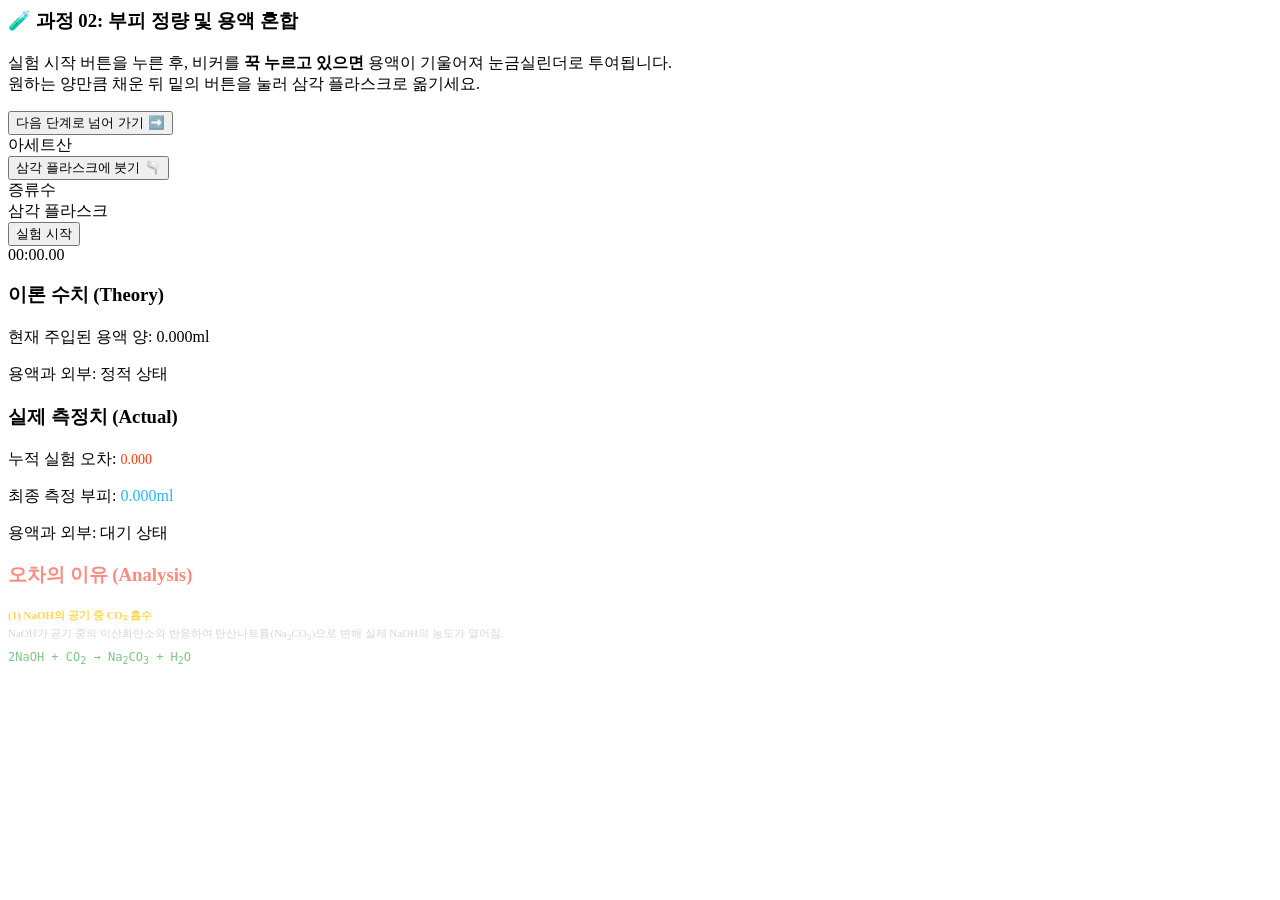
==== 3.html @ 58ca1a04 "Create 3.html" ====
<html lang="ko">
<head>
    <meta charset="UTF-8">
    <meta name="viewport" content="width=device-width, initial-scale=1.0">
    <title>정밀 부피법 정량 실습 - 결과</title>
    <link rel="stylesheet" href="3.css">
</head>
<body>

    <div class="workspace">
        <div id="experiment-header">
            <div class="info-panel">
                <h3>🧪 과정 02: 부피 정량 및 용액 혼합</h3>
                <p>실험 시작 버튼을 누른 후, 비커를 <b>꾹 누르고 있으면</b> 용액이 기울어져 눈금실린더로 투여됩니다.<br>원하는 양만큼 채운 뒤 밑의 버튼을 눌러 삼각 플라스크로 옮기세요.</p>
            </div>
            <button id="nextStepBtn" class="next-btn">
                다음 단계로 넘어 가기 ➡️
            </button>
        </div>
        
        <div class="experiment-zone">
            <div class="beaker" id="beakerAcetic">
                <div class="beaker-liquid"></div>
                <div class="beaker-label">아세트산</div>
            </div>

            <div class="cylinder-set">
                <div class="cylinder" id="cylinder">
                    <div class="cylinder-glass">
                        <div class="cylinder-liquid" id="cylinderLiquid"></div>
                        <div class="cylinder-marks">
                            <div class="c-mark m20"></div>
                            <div class="c-mark m30"></div>
                        </div>
                    </div>
                    <div class="cylinder-base"></div>
                </div>
                <button class="pour-flask-btn" id="pourFlaskBtn">삼각 플라스크에 붓기 🫗</button>
            </div>

            <div class="beaker" id="beakerWater">
                <div class="beaker-liquid"></div>
                <div class="beaker-label">증류수</div>
            </div>

            <div class="flask" id="flask">
                <div class="flask-glass">
                    <div class="flask-liquid" id="flaskLiquid"></div>
                </div>
                <div class="flask-label">삼각 플라스크</div>
            </div>
        </div>
        
        <div class="side-panel">
            <div class="panel-section timer-section">
                <button class="start-btn" id="startBtn">실험 시작</button>
                <div class="timer-display" id="timerDisplay">00:00.00</div>
            </div>

            <div class="panel-section">
                <h3>이론 수치 (Theory)</h3>
                <div class="data-display-box">
                    <p>현재 주입된 용액 양: <span class="theory-display" id="theoryVol">0.000ml</span></p>
                    <p>용액과 외부: <span class="status-static" id="theoryStatus">정적 상태</span></p>
                </div>
            </div>

            <div class="panel-section">
                <h3>실제 측정치 (Actual)</h3>
                <div class="data-display-box">
                    <p>누적 실험 오차: <span class="actual-display" id="errorVal" style="color:#ff3d00; font-size:14px;">0.000</span></p>
                    <p>최종 측정 부피: <span class="actual-display" id="actualVol" style="color:#29b6f6;">0.000ml</span></p>
                    <p>용액과 외부: <span class="status-dynamic" id="statusField">대기 상태</span></p>
                </div>
            </div>

            <div class="panel-section" style="border-color: #ff3d00;">
                <h3 style="color: #ff8a80;">오차의 이유 (Analysis)</h3>
                <div style="font-size: 11px; line-height: 1.6; color: #cfd8dc; display: flex; flex-direction: column; gap: 10px;">
                    <div>
                        <b style="color: #ffd54f;">(1) NaOH의 공기 중 CO₂ 흡수</b><br>
                        NaOH가 공기 중의 이산화탄소와 반응하여 탄산나트륨(Na<sub>2</sub>CO<sub>3</sub>)으로 변해 실제 NaOH의 농도가 옅어짐.<br>
                        <span style="color: #81c784; font-family: monospace; display:block; margin-top:4px; font-size:12px;">
                            2NaOH + CO<sub>2</sub> &rarr; Na<sub>2</sub>CO<sub>3</sub> + H<sub>2</sub>O
                        </span>
                    </div>
                </div>
            </div>
        </div>
    </div>

    <script src="3.js"></script>
</body>
</html>
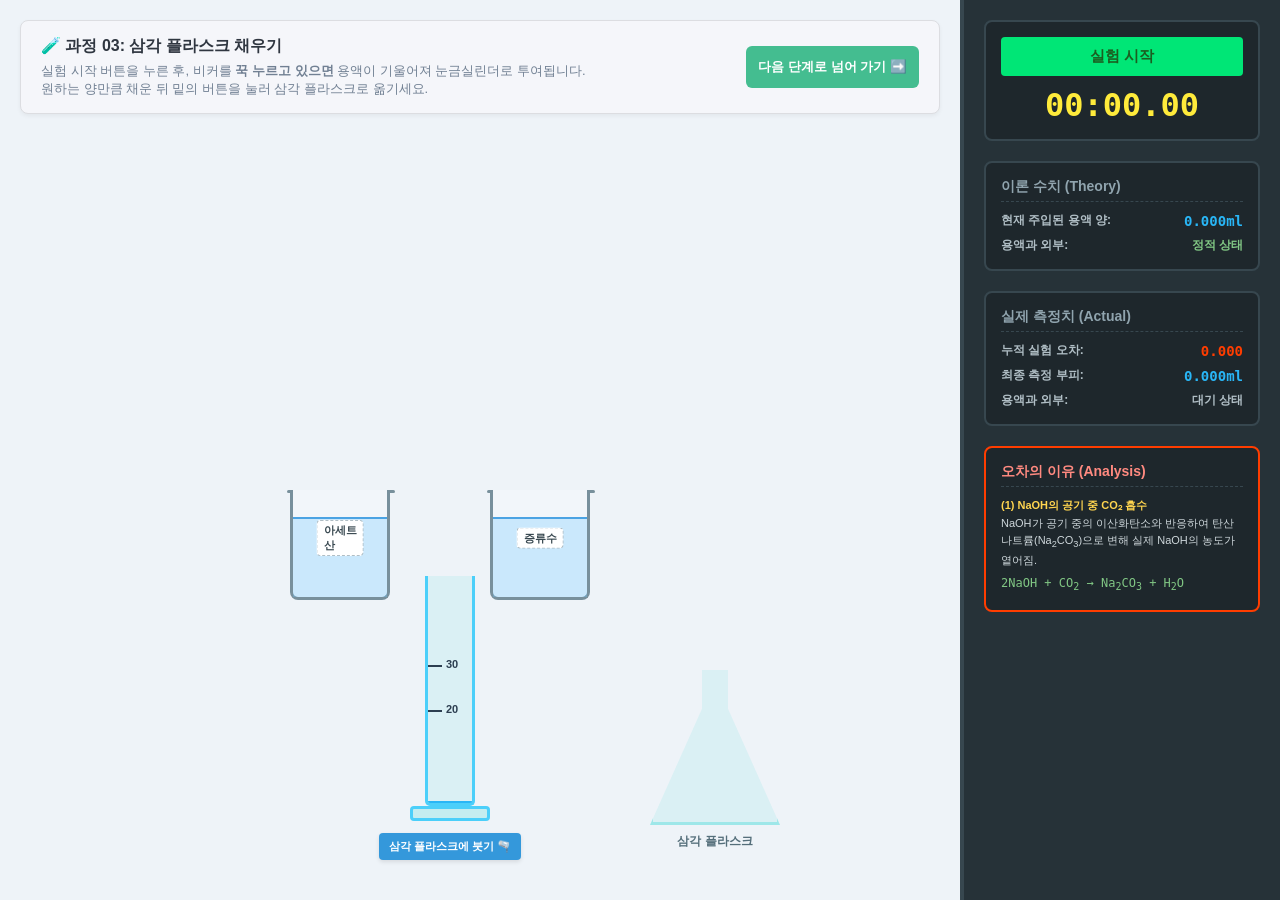
==== commit f8b28909: "Update 3.html" ====
--- a/3.html
+++ b/3.html
@@ -11,7 +11,7 @@
     <div class="workspace">
         <div id="experiment-header">
             <div class="info-panel">
-                <h3>🧪 과정 02: 부피 정량 및 용액 혼합</h3>
+                <h3>🧪 과정 03: 삼각 플라스크 채우기</h3>
                 <p>실험 시작 버튼을 누른 후, 비커를 <b>꾹 누르고 있으면</b> 용액이 기울어져 눈금실린더로 투여됩니다.<br>원하는 양만큼 채운 뒤 밑의 버튼을 눌러 삼각 플라스크로 옮기세요.</p>
             </div>
             <button id="nextStepBtn" class="next-btn">
--- a/3.css
+++ b/3.css
@@ -0,0 +1,286 @@
+* {
+    margin: 0;
+    padding: 0;
+    box-sizing: border-box;
+}
+
+body {
+    background: #eef3f8;
+    font-family: Arial, Helvetica, sans-serif;
+    overflow: hidden;
+}
+
+.workspace {
+    width: 100vw;
+    height: 100vh;
+    position: relative;
+    padding: 20px;
+    padding-right: 340px;
+}
+
+/* ---------------- 상단 헤더 패널 ---------------- */
+#experiment-header {
+    display: flex;
+    justify-content: space-between;
+    align-items: center;
+    background: #f5f6fa;
+    border: 1px solid #dcdde1;
+    border-radius: 8px;
+    padding: 15px 20px;
+    box-shadow: 0 2px 4px rgba(0,0,0,0.05);
+}
+.info-panel h3 { margin: 0 0 5px 0; color: #2f3640; font-size: 16px; }
+.info-panel p { margin: 0; color: #718093; font-size: 13px; line-height: 1.4; }
+
+.next-btn {
+    background: #44bd90;
+    color: white;
+    border: none;
+    padding: 12px 12px;
+    border-radius: 6px;
+    font-weight: bold;
+    cursor: pointer;
+    transition: background 0.2s;
+    white-space: nowrap;
+}
+.next-btn:hover { background: #4cd137; }
+
+/* ---------------- 실험 도구 정렬 구역 (고정 픽셀 스케일) ---------------- */
+/* ---------------- 실험 도구 정렬 구역 (중앙 정렬 조정) ---------------- */
+.experiment-zone {
+    position: absolute;
+    bottom: 40px;
+    left: calc(50% - 480px); /* 화면 전체 너비의 중앙을 기준으로 배치 구역 정렬 */
+    width: 750px;      
+    height: 420px;
+    user-select: none;
+}
+
+/* ---------------- 눈금실린더 컴포넌트 세트 ---------------- */
+.cylinder-set {
+    position: absolute;
+    bottom: 0;
+    left: 240px;
+    width: 100px;
+    display: flex;
+    flex-direction: column;
+    align-items: center;
+    gap: 12px;
+}
+
+.cylinder {
+    position: relative;
+    width: 80px;       
+    height: 260px;      
+}
+
+.cylinder-glass {
+    position: absolute;
+    bottom: 15px;
+    left: 15px;
+    width: 50px;       
+    height: 230px;
+    background: rgba(100, 223, 223, 0.15);
+    border: 3px solid #4bcffa; 
+    border-top: none;
+    border-radius: 0 0 5px 5px;
+    overflow: hidden;
+}
+
+.cylinder-base {
+    position: absolute;
+    bottom: 0;
+    left: 0;
+    width: 80px;
+    height: 15px;
+    background: rgba(100, 223, 223, 0.3);
+    border: 3px solid #4bcffa;
+    border-radius: 4px;
+}
+
+.cylinder-liquid {
+    position: absolute;
+    bottom: 0;
+    left: 0;
+    width: 100%;
+    height: 0%;
+    background: rgba(43, 174, 227, 0.4);
+    border-top: 2px solid #29b6f6;
+    transition: height 0.1s linear;
+}
+
+.cylinder-marks {
+    position: absolute;
+    left: 0;
+    top: 0;
+    width: 100%;
+    height: 100%;
+    pointer-events: none;
+}
+
+.c-mark {
+    position: absolute;
+    left: 0;
+    width: 14px;
+    height: 2px;
+    background: #2c3e50;
+}
+
+.c-mark::after {
+    position: absolute;
+    left: 18px;
+    top: -7px;
+    font-size: 11px;
+    font-weight: bold;
+    color: #2c3e50;
+    font-family: Arial, sans-serif;
+}
+.c-mark.m20 { bottom: 40%; }
+.c-mark.m20::after { content: '20'; }
+.c-mark.m30 { bottom: 60%; }
+.c-mark.m30::after { content: '30'; }
+
+/* 붓기 제어 버튼 */
+.pour-flask-btn {
+    background: #3498db;
+    color: white;
+    border: none;
+    padding: 6px 10px;
+    border-radius: 4px;
+    font-size: 11px;
+    font-weight: bold;
+    cursor: pointer;
+    white-space: nowrap;
+    box-shadow: 0 2px 4px rgba(0,0,0,0.1);
+    transition: background 0.2s;
+}
+.pour-flask-btn:hover { background: #2980b9; }
+.pour-flask-btn:active { transform: scale(0.95); }
+
+/* ---------------- 비커 스타일 (실린더 입구 상단 완전 고정) ---------------- */
+.beaker {
+    position: absolute;
+    width: 100px;          
+    height: 110px;         
+    background: rgba(255, 255, 255, 0.2);
+    border: 3px solid #78909c;
+    border-top: none;
+    border-radius: 0 0 8px 8px;
+    z-index: 15;
+    cursor: pointer;
+    transition: transform 0.2s ease;
+}
+
+#beakerAcetic {
+    top: 50px;
+    left: 130px;
+    transform-origin: bottom right; 
+}
+
+#beakerWater {
+    top: 50px;
+    left: 330px;
+    transform-origin: bottom left;
+}
+
+#beakerAcetic.pouring-left {
+    transform: rotate(38deg) translate(20px, 8px);
+}
+#beakerWater.pouring-right {
+    transform: rotate(-38deg) translate(-20px, 8px);
+}
+
+.beaker::before, .beaker::after { 
+    content: ''; 
+    position: absolute; 
+    top: 0; 
+    width: 6px; 
+    height: 3px; 
+    background: #78909c; 
+}
+.beaker::before { left: -6px; border-radius: 2px 0 0 2px; }
+.beaker::after { right: -8px; border-radius: 0 2px 2px 0; }
+
+.beaker-liquid { 
+    position: absolute; 
+    bottom: 0; 
+    left: 0; 
+    width: 100%; 
+    height: 75%; 
+    background: rgba(110, 200, 255, 0.3); 
+    border-top: 2px solid #4ba3e3; 
+}
+.beaker.active .beaker-liquid { background: rgba(110, 200, 255, 0.45); }
+
+.beaker-label { 
+    position: absolute; 
+    top: 45%; 
+    left: 50%; 
+    transform: translate(-50%, -50%); 
+    background: #fff; 
+    border: 1.5px dashed #b0bec5; 
+    padding: 2px 6px; 
+    font-weight: bold; 
+    font-size: 11px;       
+    color: #37474f; 
+    border-radius: 4px; 
+    pointer-events: none;
+}
+
+/* ---------------- 우측 삼각 플라스크 ---------------- */
+.flask {
+    position: absolute;
+    bottom: 35px;      
+    left: 490px;       
+    width: 130px;      
+    height: 155px;
+    user-select: none;
+}
+
+.flask-glass {
+    position: absolute;
+    width: 100%;
+    height: 100%;
+    background: rgba(100, 223, 223, 0.15);
+    border: 3.5px solid rgba(100, 223, 223, 0.5);
+    border-top: none;
+    clip-path: polygon(40% 0%, 60% 0%, 60% 25%, 100% 100%, 0% 100%, 40% 25%);
+}
+
+.flask-liquid {
+    position: absolute;
+    bottom: 0;
+    left: 0;
+    width: 100%;
+    height: 0%;        
+    background: rgba(43, 174, 227, 0.35);
+    transition: height 0.5s ease;
+}
+
+.flask-label {
+    position: absolute;
+    bottom: -25px;
+    left: 50%;
+    transform: translateX(-50%);
+    font-size: 12px;
+    font-weight: bold;
+    color: #546e7a;
+    white-space: nowrap;
+}
+
+/* ---------------- 우측 감시 패널 ---------------- */
+.side-panel {
+    position: absolute; top: 0; right: 0; width: 320px; height: 100vh;
+    background: #263238; color: #eceff1; border-left: 4px solid #37474f;
+    padding: 20px; display: flex; flex-direction: column; gap: 20px; z-index: 20; overflow-y: auto;
+}
+.panel-section { background: #1e272c; border: 2px solid #37474f; border-radius: 8px; padding: 15px; }
+.panel-section h3 { font-size: 14px; color: #90a4ae; margin-bottom: 10px; border-bottom: 1px dashed #37474f; padding-bottom: 5px; }
+.timer-section { display: flex; flex-direction: column; align-items: center; gap: 10px; }
+.start-btn { width: 100%; padding: 10px; background: #00e676; border: none; border-radius: 4px; color: #1b5e20; font-weight: bold; font-size: 15px; cursor: pointer; }
+.timer-display { font-family: monospace; font-size: 32px; font-weight: bold; color: #ffeb3b; }
+.data-display-box { display: flex; flex-direction: column; gap: 8px; font-size: 12px; font-weight: bold; color: #b0bec5; }
+.data-display-box p { display: flex; justify-content: space-between; align-items: center; }
+.theory-display { color: #29b6f6; font-family: monospace; font-size: 14px; }
+.actual-display { color: #ff7043; font-family: monospace; font-size: 14px; }
+.status-static { color: #81c784; }
